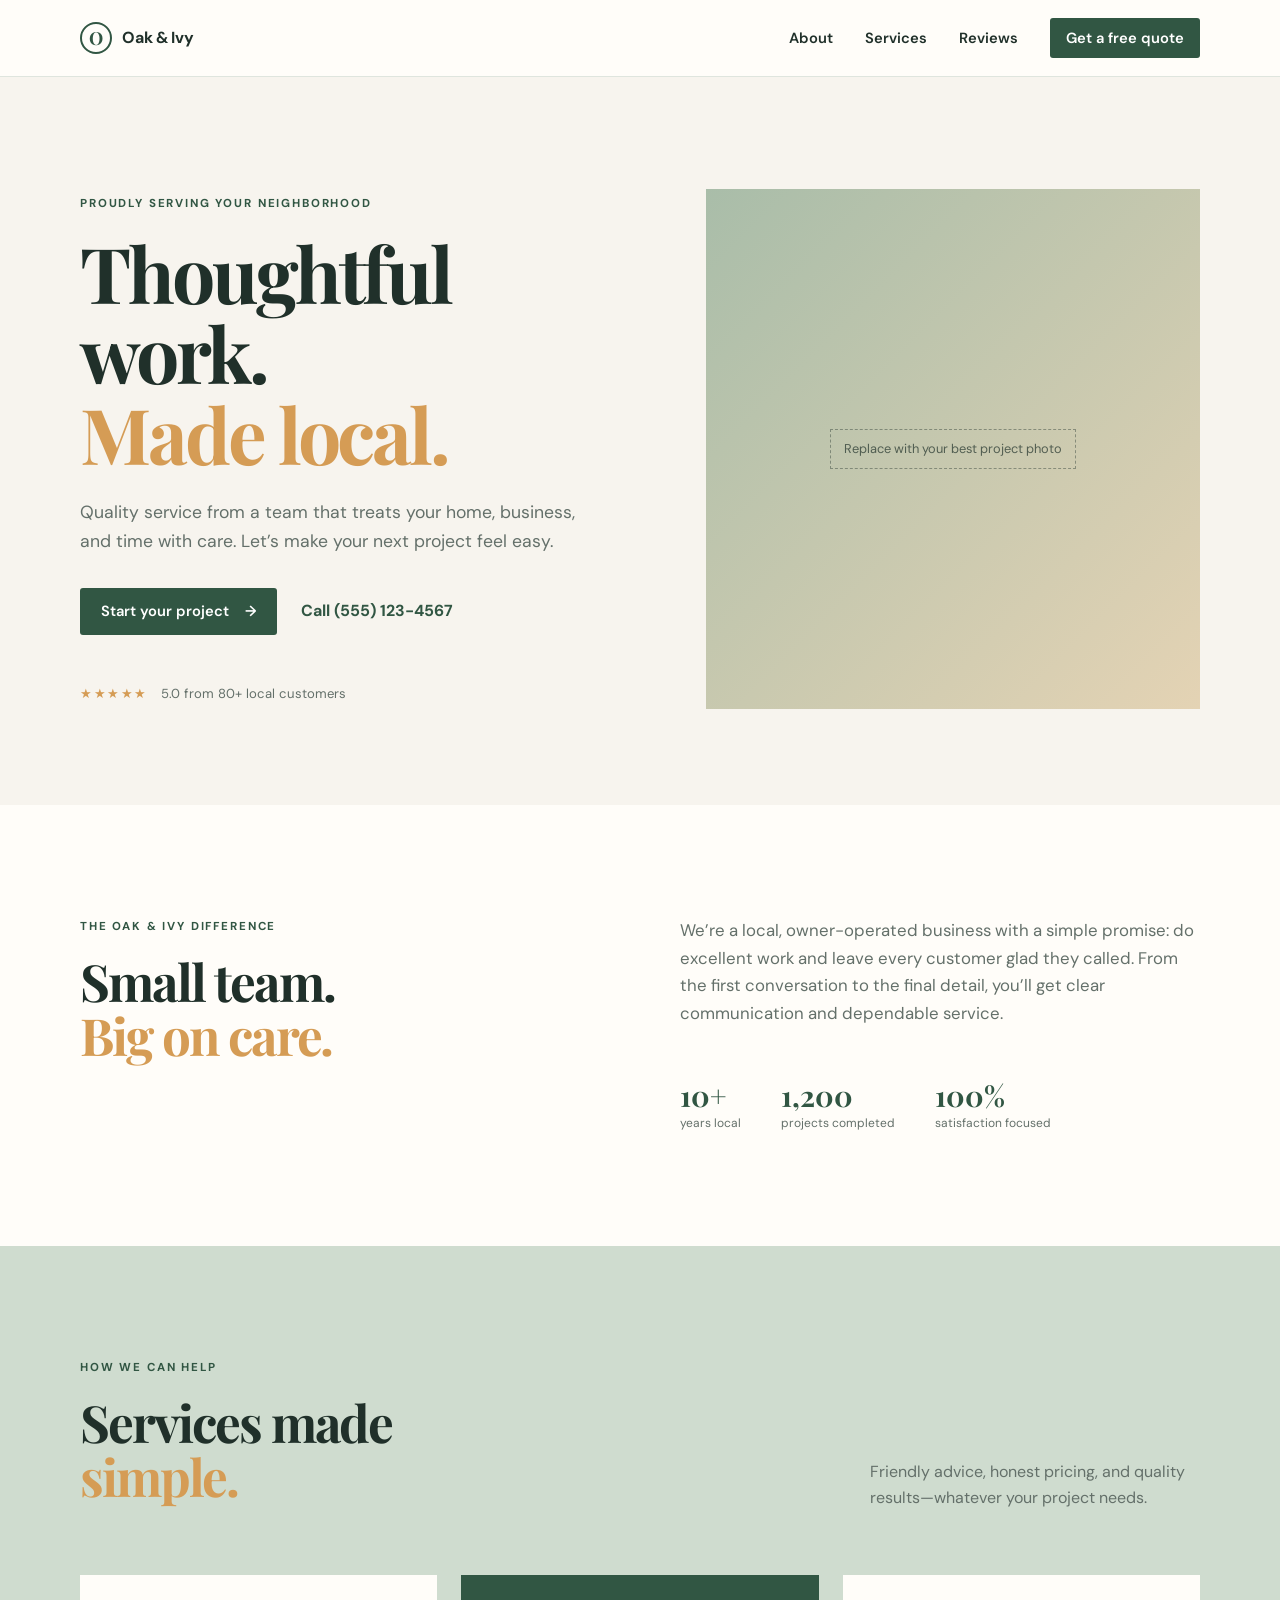
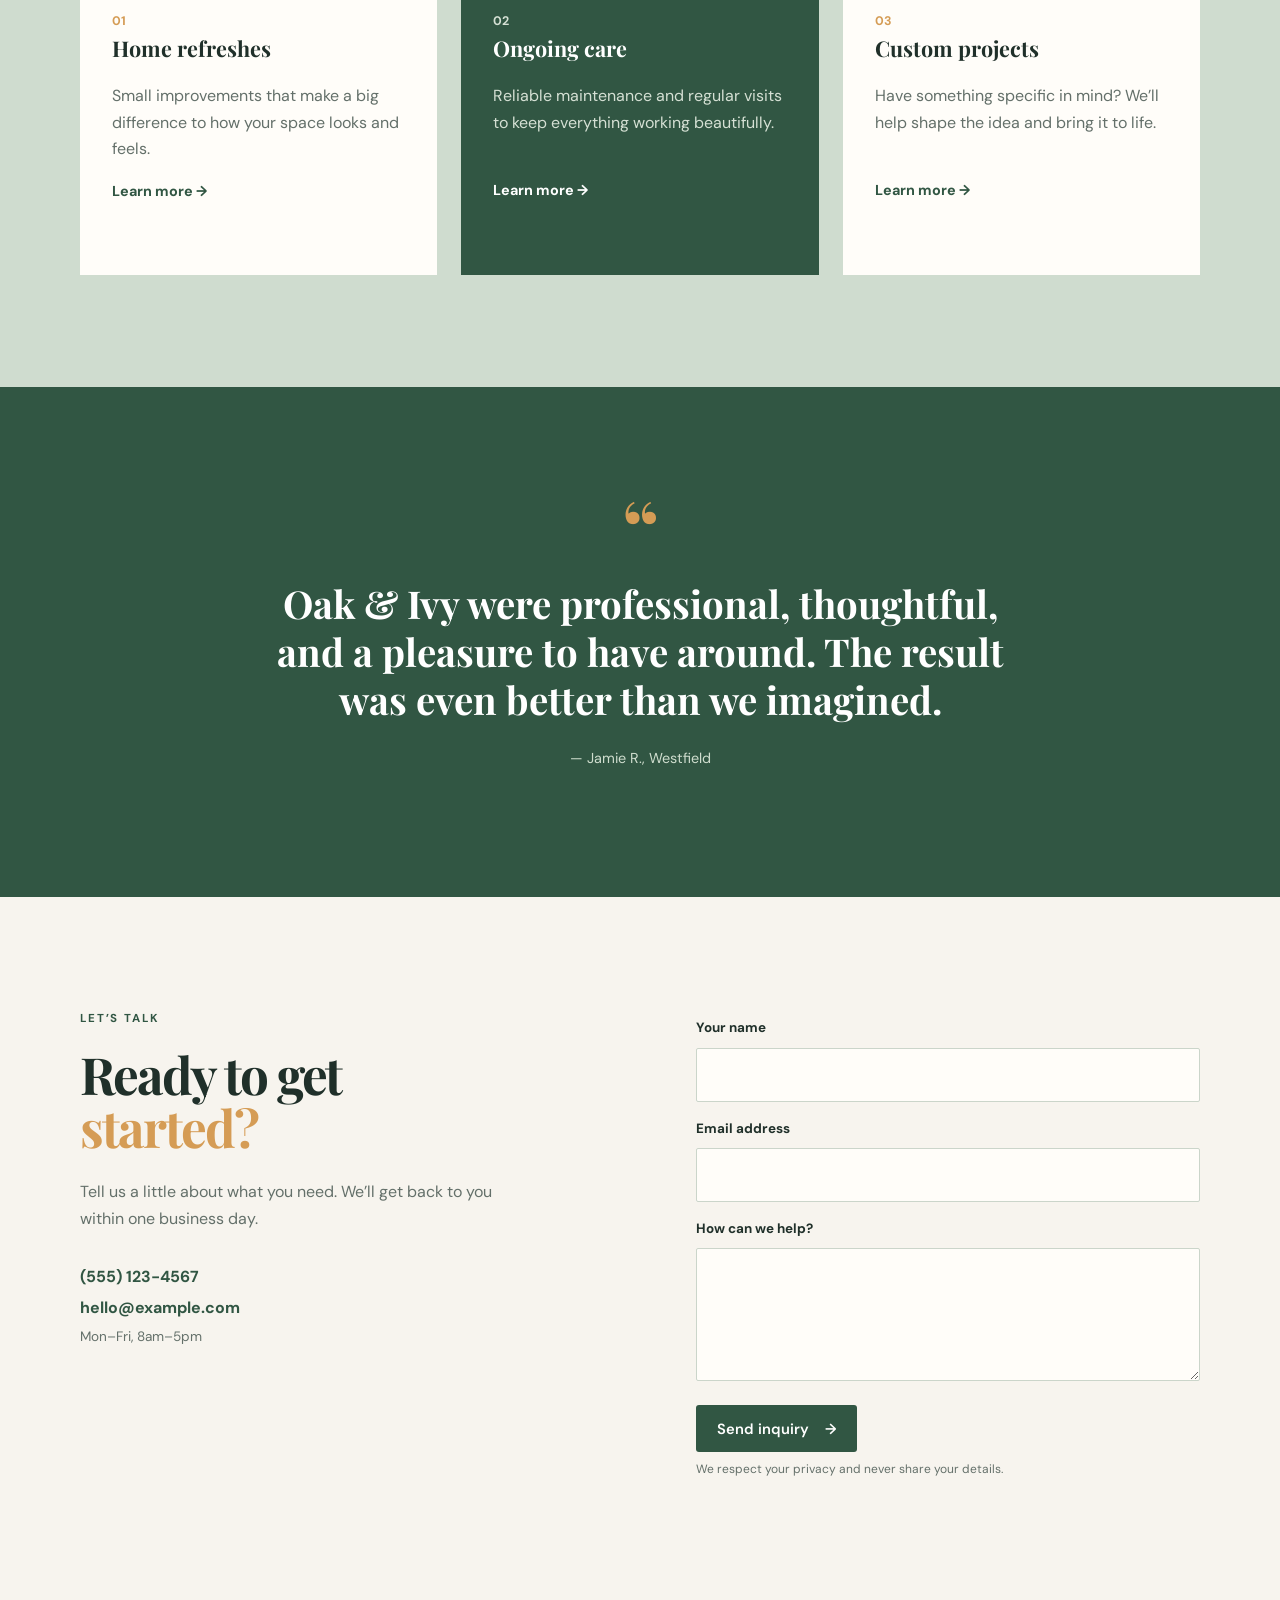
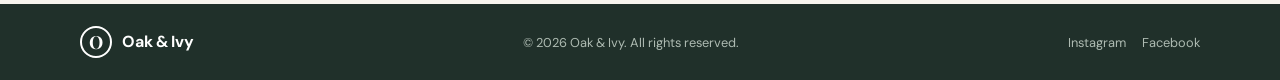
==== index.html @ c26d825e "Add responsive small business website template with documentation and interactivity" ====
<!doctype html>
<html lang="en">
<head>
  <meta charset="UTF-8">
  <meta name="viewport" content="width=device-width, initial-scale=1">
  <meta name="description" content="A friendly, reliable local business helping you get more done.">
  <title>Oak & Ivy | Local services you can count on</title>
  <link rel="preconnect" href="https://fonts.googleapis.com">
  <link rel="preconnect" href="https://fonts.gstatic.com" crossorigin>
  <link href="https://fonts.googleapis.com/css2?family=DM+Sans:wght@400;500;600;700&family=Playfair+Display:wght@600;700&display=swap" rel="stylesheet">
  <link rel="stylesheet" href="styles.css">
  <script src="script.js" defer></script>
</head>
<body>
  <a class="skip-link" href="#main-content">Skip to content</a>
  <header class="site-header">
    <div class="container nav-wrap">
      <a class="logo" href="#top" aria-label="Oak and Ivy home"><span class="logo-mark">O</span> Oak &amp; Ivy</a>
      <button class="menu-toggle" type="button" aria-expanded="false" aria-controls="site-nav"><span></span><span></span><span></span><span class="sr-only">Open menu</span></button>
      <nav id="site-nav" class="site-nav" aria-label="Main navigation">
        <a href="#about">About</a>
        <a href="#services">Services</a>
        <a href="#reviews">Reviews</a>
        <a class="button button-small" href="#contact">Get a free quote</a>
      </nav>
    </div>
  </header>

  <main id="main-content">
    <section id="top" class="hero">
      <div class="container hero-grid">
        <div class="hero-copy">
          <p class="eyebrow">Proudly serving your neighborhood</p>
          <h1>Thoughtful work.<br><em>Made local.</em></h1>
          <p class="hero-text">Quality service from a team that treats your home, business, and time with care. Let’s make your next project feel easy.</p>
          <div class="hero-actions"><a class="button" href="#contact">Start your project <span aria-hidden="true">→</span></a><a class="text-link" href="tel:+15551234567">Call (555) 123-4567</a></div>
          <div class="trust-row"><div class="stars" aria-label="5 out of 5 stars">★★★★★</div><span>5.0 from 80+ local customers</span></div>
        </div>
        <div class="hero-image image-placeholder" role="img" aria-label="A welcoming home with a tidy garden"><span>Replace with your best project photo</span></div>
      </div>
    </section>

    <section id="about" class="section about">
      <div class="container narrow-grid"><div><p class="eyebrow">The Oak &amp; Ivy difference</p><h2>Small team.<br><em>Big on care.</em></h2></div><div><p>We’re a local, owner-operated business with a simple promise: do excellent work and leave every customer glad they called. From the first conversation to the final detail, you’ll get clear communication and dependable service.</p><div class="stat-row"><div><strong>10+</strong><span>years local</span></div><div><strong>1,200</strong><span>projects completed</span></div><div><strong>100%</strong><span>satisfaction focused</span></div></div></div></div>
    </section>

    <section id="services" class="section services">
      <div class="container"><div class="section-heading"><div><p class="eyebrow">How we can help</p><h2>Services made<br><em>simple.</em></h2></div><p>Friendly advice, honest pricing, and quality results—whatever your project needs.</p></div><div class="service-grid">
        <article class="service-card"><span class="service-number">01</span><h3>Home refreshes</h3><p>Small improvements that make a big difference to how your space looks and feels.</p><a href="#contact" class="arrow-link" aria-label="Ask about home refreshes">Learn more →</a></article>
        <article class="service-card featured"><span class="service-number">02</span><h3>Ongoing care</h3><p>Reliable maintenance and regular visits to keep everything working beautifully.</p><a href="#contact" class="arrow-link" aria-label="Ask about ongoing care">Learn more →</a></article>
        <article class="service-card"><span class="service-number">03</span><h3>Custom projects</h3><p>Have something specific in mind? We’ll help shape the idea and bring it to life.</p><a href="#contact" class="arrow-link" aria-label="Ask about custom projects">Learn more →</a></article>
      </div></div>
    </section>

    <section id="reviews" class="section testimonial"><div class="container testimonial-inner"><div class="quote-mark">“</div><blockquote>Oak &amp; Ivy were professional, thoughtful, and a pleasure to have around. The result was even better than we imagined.</blockquote><p class="attribution">— Jamie R., Westfield</p></div></section>

    <section id="contact" class="section contact"><div class="container contact-grid"><div><p class="eyebrow">Let’s talk</p><h2>Ready to get<br><em>started?</em></h2><p>Tell us a little about what you need. We’ll get back to you within one business day.</p><div class="contact-details"><a href="tel:+15551234567">(555) 123-4567</a><a href="mailto:hello@example.com">hello@example.com</a><span>Mon–Fri, 8am–5pm</span></div></div><form class="contact-form" action="https://formspree.io/f/your-form-id" method="POST"><label for="name">Your name</label><input id="name" name="name" type="text" autocomplete="name" required><label for="email">Email address</label><input id="email" name="email" type="email" autocomplete="email" required><label for="message">How can we help?</label><textarea id="message" name="message" rows="4" required></textarea><button class="button" type="submit">Send inquiry <span aria-hidden="true">→</span></button><p class="form-note">We respect your privacy and never share your details.</p></form></div></section>
  </main>
  <footer class="site-footer"><div class="container footer-wrap"><a class="logo" href="#top"><span class="logo-mark">O</span> Oak &amp; Ivy</a><p>© <span id="year"></span> Oak &amp; Ivy. All rights reserved.</p><div class="social-links"><a href="#" aria-label="Instagram">Instagram</a><a href="#" aria-label="Facebook">Facebook</a></div></div></footer>
</body>
</html>
---- styles.css ----
:root {
  --ink: #20302a;
  --muted: #64706a;
  --cream: #f7f4ee;
  --paper: #fffdf9;
  --sage: #cfdccf;
  --green: #315643;
  --gold: #d59c55;
  --border: #dfe5de;
  --heading: "Playfair Display", Georgia, serif;
  --body: "DM Sans", Arial, sans-serif;
}
* { box-sizing: border-box; }
html { scroll-behavior: smooth; }
body { margin: 0; color: var(--ink); background: var(--paper); font: 16px/1.65 var(--body); }
a { color: inherit; text-decoration: none; }
.container { width: min(1120px, calc(100% - 48px)); margin: auto; }
.skip-link { position: absolute; left: 1rem; top: -5rem; padding: .6rem 1rem; background: var(--green); color: white; z-index: 10; }
.skip-link:focus { top: 1rem; }
.site-header { position: sticky; top: 0; z-index: 5; background: rgba(255,253,249,.94); border-bottom: 1px solid var(--border); backdrop-filter: blur(12px); }
.nav-wrap, .footer-wrap { display: flex; align-items: center; justify-content: space-between; min-height: 76px; gap: 2rem; }
.logo { display: flex; align-items: center; gap: .65rem; font-weight: 700; letter-spacing: -.02em; }
.logo-mark { display: grid; place-items: center; width: 32px; height: 32px; border: 2px solid var(--green); border-radius: 50%; color: var(--green); font: 700 18px var(--heading); }
.site-nav { display: flex; align-items: center; gap: 2rem; font-size: .92rem; font-weight: 600; }
.site-nav a:not(.button):hover, .text-link:hover, .arrow-link:hover { color: var(--gold); }
.button { display: inline-flex; align-items: center; justify-content: center; gap: 1rem; padding: .85rem 1.3rem; border: 0; border-radius: 3px; background: var(--green); color: white; cursor: pointer; font: 600 .92rem var(--body); transition: transform .2s, background .2s; }
.button:hover { background: #213f30; transform: translateY(-2px); }
.button-small { padding: .65rem 1rem; }
.menu-toggle { display: none; background: none; border: 0; cursor: pointer; }
.hero { padding: 7rem 0 6rem; background: var(--cream); }
.hero-grid { display: grid; grid-template-columns: 1.05fr .95fr; gap: 5rem; align-items: center; }
.eyebrow { margin: 0 0 1.2rem; color: var(--green); font-size: .72rem; font-weight: 700; letter-spacing: .16em; text-transform: uppercase; }
h1, h2, h3, p { margin-top: 0; } h1, h2 { margin-bottom: 1.5rem; font: 700 clamp(2.8rem, 6vw, 5rem)/1.05 var(--heading); letter-spacing: -.04em; } h2 { font-size: clamp(2.3rem, 4vw, 3.7rem); } h3 { font: 700 1.35rem var(--heading); } em { color: var(--gold); font-style: normal; }
.hero-text { max-width: 500px; margin-bottom: 2rem; color: var(--muted); font-size: 1.1rem; }
.hero-actions { display: flex; align-items: center; flex-wrap: wrap; gap: 1.5rem; } .text-link { color: var(--green); font-weight: 700; }
.trust-row { display: flex; align-items: center; gap: .8rem; margin-top: 3rem; color: var(--muted); font-size: .82rem; } .stars { color: var(--gold); letter-spacing: .12em; }
.image-placeholder { min-height: 520px; display: grid; place-items: center; padding: 2rem; background: linear-gradient(135deg, #a9bda9, #e4d3b4); color: rgba(32,48,42,.7); text-align: center; font-size: .8rem; }
.image-placeholder span { padding: .5rem .8rem; border: 1px dashed rgba(32,48,42,.4); }
.section { padding: 7rem 0; } .about { background: var(--paper); } .narrow-grid { display: grid; grid-template-columns: 1fr 1fr; gap: 5rem; align-items: start; } .about p:not(.eyebrow) { color: var(--muted); font-size: 1.05rem; }
.stat-row { display: flex; gap: 2.5rem; margin-top: 3rem; } .stat-row div { display: grid; } .stat-row strong { color: var(--green); font: 700 1.8rem var(--heading); } .stat-row span { color: var(--muted); font-size: .75rem; }
.services { background: var(--sage); } .section-heading { display: flex; justify-content: space-between; align-items: end; gap: 3rem; margin-bottom: 3rem; } .section-heading > p { max-width: 330px; color: var(--muted); }
.service-grid { display: grid; grid-template-columns: repeat(3, 1fr); gap: 1.5rem; } .service-card { min-height: 300px; padding: 2rem; background: var(--paper); } .service-card.featured { background: var(--green); color: white; } .service-card.featured p, .service-card.featured .service-number { color: #d5e0d4; } .service-card p { min-height: 78px; color: var(--muted); } .service-number { color: var(--gold); font-size: .78rem; font-weight: 700; } .arrow-link { color: var(--green); font-weight: 700; font-size: .9rem; } .featured .arrow-link { color: white; }
.testimonial { background: var(--green); color: white; text-align: center; } .testimonial-inner { max-width: 790px; } .quote-mark { color: var(--gold); font: 700 5rem/0.7 var(--heading); } blockquote { margin: 1.5rem 0; font: 700 clamp(1.6rem, 3vw, 2.45rem)/1.25 var(--heading); } .attribution { color: #cfddce; font-size: .9rem; }
.contact { background: var(--cream); } .contact-grid { display: grid; grid-template-columns: 1fr 1fr; gap: 7rem; } .contact-grid > div > p:not(.eyebrow) { max-width: 420px; color: var(--muted); } .contact-details { display: grid; gap: .3rem; margin-top: 2rem; color: var(--green); font-weight: 700; } .contact-details span { color: var(--muted); font-size: .85rem; font-weight: 400; }
.contact-form { display: grid; gap: .5rem; } label { margin-top: .5rem; font-size: .84rem; font-weight: 700; } input, textarea { width: 100%; padding: .8rem; border: 1px solid #cbd5ca; border-radius: 2px; background: var(--paper); color: var(--ink); font: inherit; } input:focus, textarea:focus { outline: 2px solid var(--gold); border-color: transparent; } .contact-form .button { margin-top: 1rem; justify-self: start; } .form-note { color: var(--muted); font-size: .75rem; }
.site-footer { background: var(--ink); color: white; } .site-footer .logo-mark { border-color: white; color: white; } .site-footer p, .social-links { margin: 0; color: #aebbb2; font-size: .8rem; } .social-links { display: flex; gap: 1rem; } .social-links a:hover { color: white; }
.sr-only { position: absolute; width: 1px; height: 1px; padding: 0; margin: -1px; overflow: hidden; clip: rect(0,0,0,0); white-space: nowrap; border: 0; }
@media (max-width: 760px) { .container { width: min(100% - 32px, 560px); } .hero { padding: 4rem 0; } .hero-grid, .narrow-grid, .contact-grid { grid-template-columns: 1fr; gap: 3rem; } .image-placeholder { min-height: 340px; } .section { padding: 4.5rem 0; } .section-heading { display: block; } .service-grid { grid-template-columns: 1fr; } .stat-row { gap: 1.2rem; justify-content: space-between; } .menu-toggle { display: grid; gap: 4px; padding: .5rem 0; } .menu-toggle span:not(.sr-only) { width: 24px; height: 2px; background: var(--ink); } .site-nav { display: none; position: absolute; top: 76px; left: 0; right: 0; padding: 1.5rem; background: var(--paper); border-bottom: 1px solid var(--border); flex-direction: column; align-items: stretch; text-align: center; } .site-nav.is-open { display: flex; } .footer-wrap { min-height: 110px; flex-wrap: wrap; gap: .8rem; padding: 1.2rem 0; } }
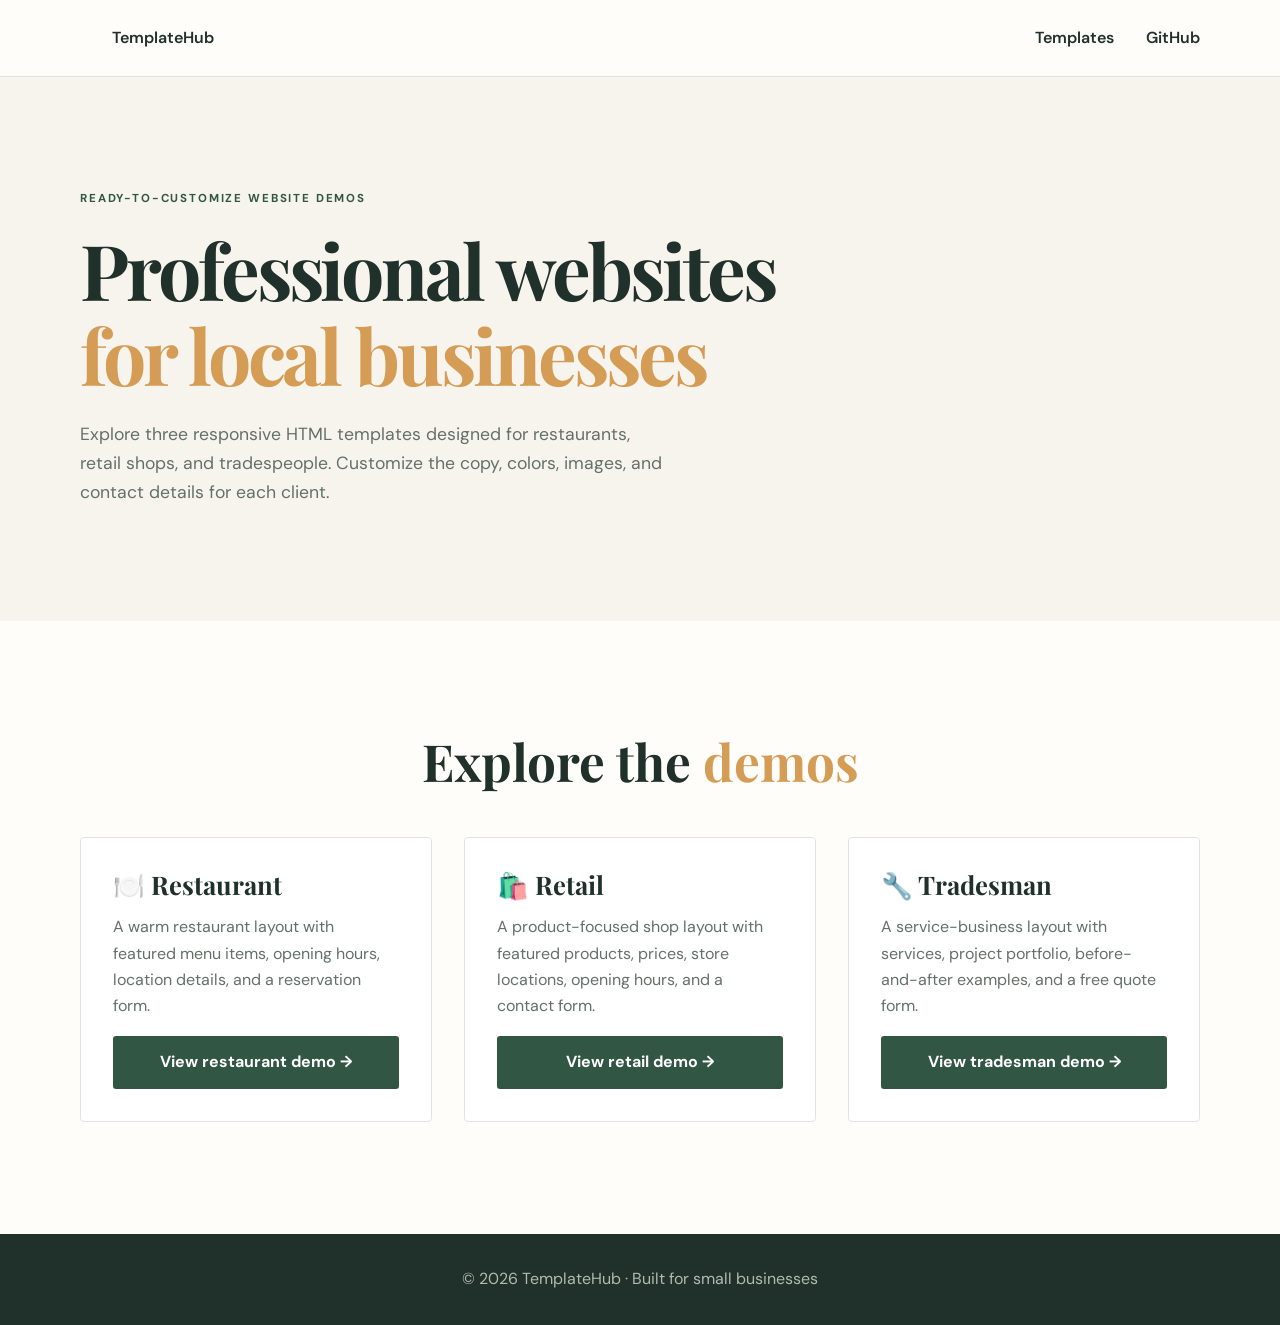
==== commit 3e37c3b1: "Make GitHub Pages root page link to all three template demos" ====
--- a/index.html
+++ b/index.html
@@ -3,59 +3,26 @@
 <head>
   <meta charset="UTF-8">
   <meta name="viewport" content="width=device-width, initial-scale=1">
-  <meta name="description" content="A friendly, reliable local business helping you get more done.">
-  <title>Oak & Ivy | Local services you can count on</title>
+  <meta name="description" content="Responsive small business website templates for restaurants, retail shops, and tradespeople.">
+  <title>Small Business Website Templates</title>
   <link rel="preconnect" href="https://fonts.googleapis.com">
   <link rel="preconnect" href="https://fonts.gstatic.com" crossorigin>
   <link href="https://fonts.googleapis.com/css2?family=DM+Sans:wght@400;500;600;700&family=Playfair+Display:wght@600;700&display=swap" rel="stylesheet">
-  <link rel="stylesheet" href="styles.css">
-  <script src="script.js" defer></script>
+  <style>
+    :root{--ink:#20302a;--muted:#64706a;--cream:#f7f4ee;--paper:#fffdf9;--green:#315643;--gold:#d59c55;--border:#dfe5de;--heading:"Playfair Display",Georgia,serif;--body:"DM Sans",Arial,sans-serif}
+    *{box-sizing:border-box}html{scroll-behavior:smooth}body{margin:0;color:var(--ink);background:var(--paper);font:16px/1.65 var(--body)}a{color:inherit;text-decoration:none}.container{width:min(1120px,calc(100% - 48px));margin:auto}.header{border-bottom:1px solid var(--border);background:rgba(255,253,249,.95)}.nav{display:flex;align-items:center;justify-content:space-between;min-height:76px}.logo{font-weight:700}.nav a{margin-left:2rem;font-weight:600}.hero{padding:7rem 0 6rem;background:var(--cream)}.eyebrow{margin:0 0 1.2rem;color:var(--green);font-size:.72rem;font-weight:700;letter-spacing:.16em;text-transform:uppercase}h1,h2,h3{font-family:var(--heading);line-height:1.1}h1{margin:0 0 1.5rem;font-size:clamp(2.8rem,6vw,5rem);letter-spacing:-.04em}h2{margin:0 0 3rem;text-align:center;font-size:clamp(2.3rem,4vw,3.7rem)}em{color:var(--gold);font-style:normal}.hero p:not(.eyebrow){max-width:590px;color:var(--muted);font-size:1.1rem}.templates{padding:7rem 0}.grid{display:grid;grid-template-columns:repeat(3,1fr);gap:2rem}.card{padding:2rem;background:#fff;border:1px solid var(--border);border-radius:4px;transition:transform .2s,box-shadow .2s}.card:hover{transform:translateY(-4px);box-shadow:0 12px 24px #00000012}.card h3{margin:0 0 1rem;font-size:1.6rem}.card p{min-height:105px;color:var(--muted)}.button{display:inline-flex;justify-content:center;width:100%;padding:.85rem 1.3rem;border-radius:3px;background:var(--green);color:#fff;font-weight:700}.button:hover{background:#213f30}.footer{padding:2rem 0;background:var(--ink);color:#aebbb2;text-align:center}.footer p{margin:0}@media(max-width:760px){.container{width:min(100% - 32px,560px)}.nav a{margin-left:1rem;font-size:.9rem}.hero,.templates{padding:4.5rem 0}.grid{grid-template-columns:1fr}}
+  </style>
 </head>
 <body>
-  <a class="skip-link" href="#main-content">Skip to content</a>
-  <header class="site-header">
-    <div class="container nav-wrap">
-      <a class="logo" href="#top" aria-label="Oak and Ivy home"><span class="logo-mark">O</span> Oak &amp; Ivy</a>
-      <button class="menu-toggle" type="button" aria-expanded="false" aria-controls="site-nav"><span></span><span></span><span></span><span class="sr-only">Open menu</span></button>
-      <nav id="site-nav" class="site-nav" aria-label="Main navigation">
-        <a href="#about">About</a>
-        <a href="#services">Services</a>
-        <a href="#reviews">Reviews</a>
-        <a class="button button-small" href="#contact">Get a free quote</a>
-      </nav>
-    </div>
-  </header>
-
-  <main id="main-content">
-    <section id="top" class="hero">
-      <div class="container hero-grid">
-        <div class="hero-copy">
-          <p class="eyebrow">Proudly serving your neighborhood</p>
-          <h1>Thoughtful work.<br><em>Made local.</em></h1>
-          <p class="hero-text">Quality service from a team that treats your home, business, and time with care. Let’s make your next project feel easy.</p>
-          <div class="hero-actions"><a class="button" href="#contact">Start your project <span aria-hidden="true">→</span></a><a class="text-link" href="tel:+15551234567">Call (555) 123-4567</a></div>
-          <div class="trust-row"><div class="stars" aria-label="5 out of 5 stars">★★★★★</div><span>5.0 from 80+ local customers</span></div>
-        </div>
-        <div class="hero-image image-placeholder" role="img" aria-label="A welcoming home with a tidy garden"><span>Replace with your best project photo</span></div>
-      </div>
-    </section>
-
-    <section id="about" class="section about">
-      <div class="container narrow-grid"><div><p class="eyebrow">The Oak &amp; Ivy difference</p><h2>Small team.<br><em>Big on care.</em></h2></div><div><p>We’re a local, owner-operated business with a simple promise: do excellent work and leave every customer glad they called. From the first conversation to the final detail, you’ll get clear communication and dependable service.</p><div class="stat-row"><div><strong>10+</strong><span>years local</span></div><div><strong>1,200</strong><span>projects completed</span></div><div><strong>100%</strong><span>satisfaction focused</span></div></div></div></div>
-    </section>
-
-    <section id="services" class="section services">
-      <div class="container"><div class="section-heading"><div><p class="eyebrow">How we can help</p><h2>Services made<br><em>simple.</em></h2></div><p>Friendly advice, honest pricing, and quality results—whatever your project needs.</p></div><div class="service-grid">
-        <article class="service-card"><span class="service-number">01</span><h3>Home refreshes</h3><p>Small improvements that make a big difference to how your space looks and feels.</p><a href="#contact" class="arrow-link" aria-label="Ask about home refreshes">Learn more →</a></article>
-        <article class="service-card featured"><span class="service-number">02</span><h3>Ongoing care</h3><p>Reliable maintenance and regular visits to keep everything working beautifully.</p><a href="#contact" class="arrow-link" aria-label="Ask about ongoing care">Learn more →</a></article>
-        <article class="service-card"><span class="service-number">03</span><h3>Custom projects</h3><p>Have something specific in mind? We’ll help shape the idea and bring it to life.</p><a href="#contact" class="arrow-link" aria-label="Ask about custom projects">Learn more →</a></article>
-      </div></div>
-    </section>
-
-    <section id="reviews" class="section testimonial"><div class="container testimonial-inner"><div class="quote-mark">“</div><blockquote>Oak &amp; Ivy were professional, thoughtful, and a pleasure to have around. The result was even better than we imagined.</blockquote><p class="attribution">— Jamie R., Westfield</p></div></section>
-
-    <section id="contact" class="section contact"><div class="container contact-grid"><div><p class="eyebrow">Let’s talk</p><h2>Ready to get<br><em>started?</em></h2><p>Tell us a little about what you need. We’ll get back to you within one business day.</p><div class="contact-details"><a href="tel:+15551234567">(555) 123-4567</a><a href="mailto:hello@example.com">hello@example.com</a><span>Mon–Fri, 8am–5pm</span></div></div><form class="contact-form" action="https://formspree.io/f/your-form-id" method="POST"><label for="name">Your name</label><input id="name" name="name" type="text" autocomplete="name" required><label for="email">Email address</label><input id="email" name="email" type="email" autocomplete="email" required><label for="message">How can we help?</label><textarea id="message" name="message" rows="4" required></textarea><button class="button" type="submit">Send inquiry <span aria-hidden="true">→</span></button><p class="form-note">We respect your privacy and never share your details.</p></form></div></section>
+  <header class="header"><div class="container nav"><a class="logo" href="./">TemplateHub</a><nav aria-label="Main navigation"><a href="#templates">Templates</a><a href="https://github.com/samsonx3099/small-business-webpage-template" target="_blank" rel="noopener">GitHub</a></nav></div></header>
+  <main>
+    <section class="hero"><div class="container"><p class="eyebrow">Ready-to-customize website demos</p><h1>Professional websites<br><em>for local businesses</em></h1><p>Explore three responsive HTML templates designed for restaurants, retail shops, and tradespeople. Customize the copy, colors, images, and contact details for each client.</p></div></section>
+    <section id="templates" class="templates"><div class="container"><h2>Explore the <em>demos</em></h2><div class="grid">
+      <article class="card"><h3>🍽️ Restaurant</h3><p>A warm restaurant layout with featured menu items, opening hours, location details, and a reservation form.</p><a class="button" href="./restaurant/">View restaurant demo →</a></article>
+      <article class="card"><h3>🛍️ Retail</h3><p>A product-focused shop layout with featured products, prices, store locations, opening hours, and a contact form.</p><a class="button" href="./retail/">View retail demo →</a></article>
+      <article class="card"><h3>🔧 Tradesman</h3><p>A service-business layout with services, project portfolio, before-and-after examples, and a free quote form.</p><a class="button" href="./tradesman/">View tradesman demo →</a></article>
+    </div></div></section>
   </main>
-  <footer class="site-footer"><div class="container footer-wrap"><a class="logo" href="#top"><span class="logo-mark">O</span> Oak &amp; Ivy</a><p>© <span id="year"></span> Oak &amp; Ivy. All rights reserved.</p><div class="social-links"><a href="#" aria-label="Instagram">Instagram</a><a href="#" aria-label="Facebook">Facebook</a></div></div></footer>
+  <footer class="footer"><div class="container"><p>© 2026 TemplateHub · Built for small businesses</p></div></footer>
 </body>
 </html>
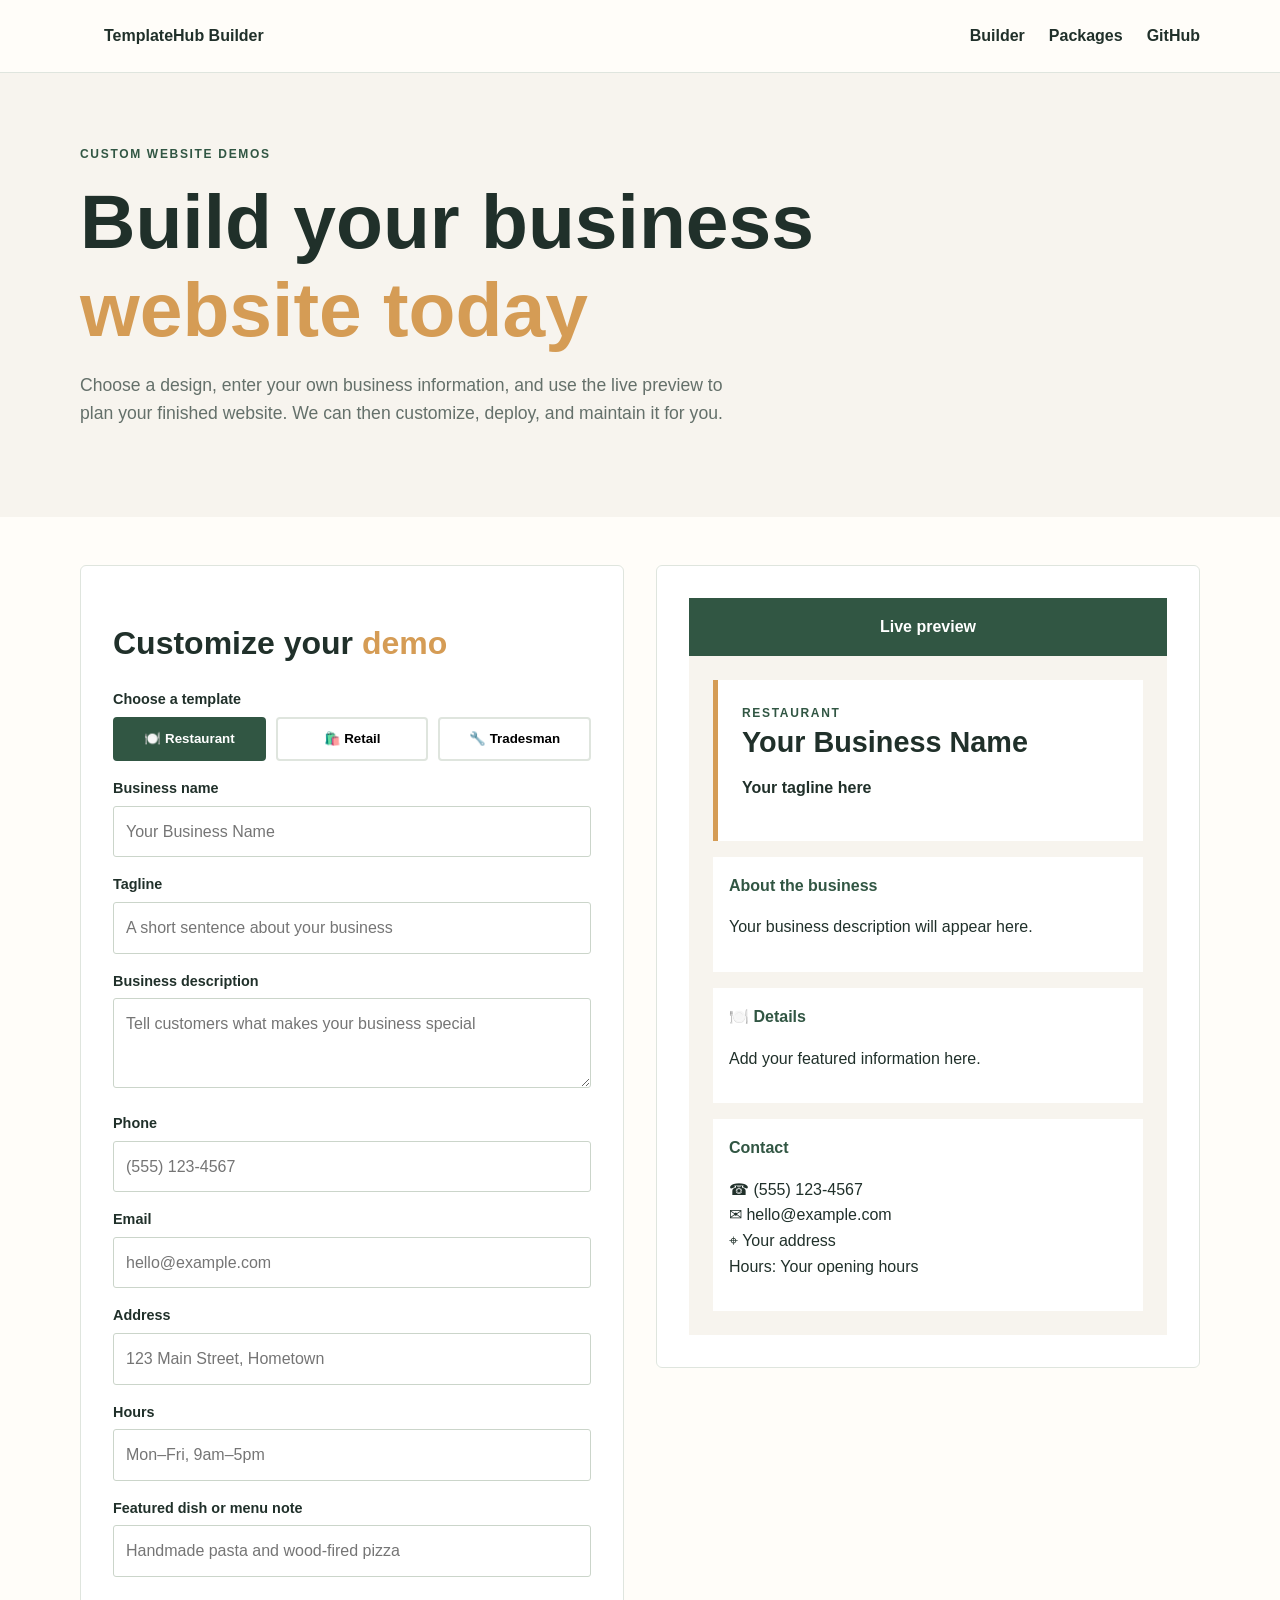
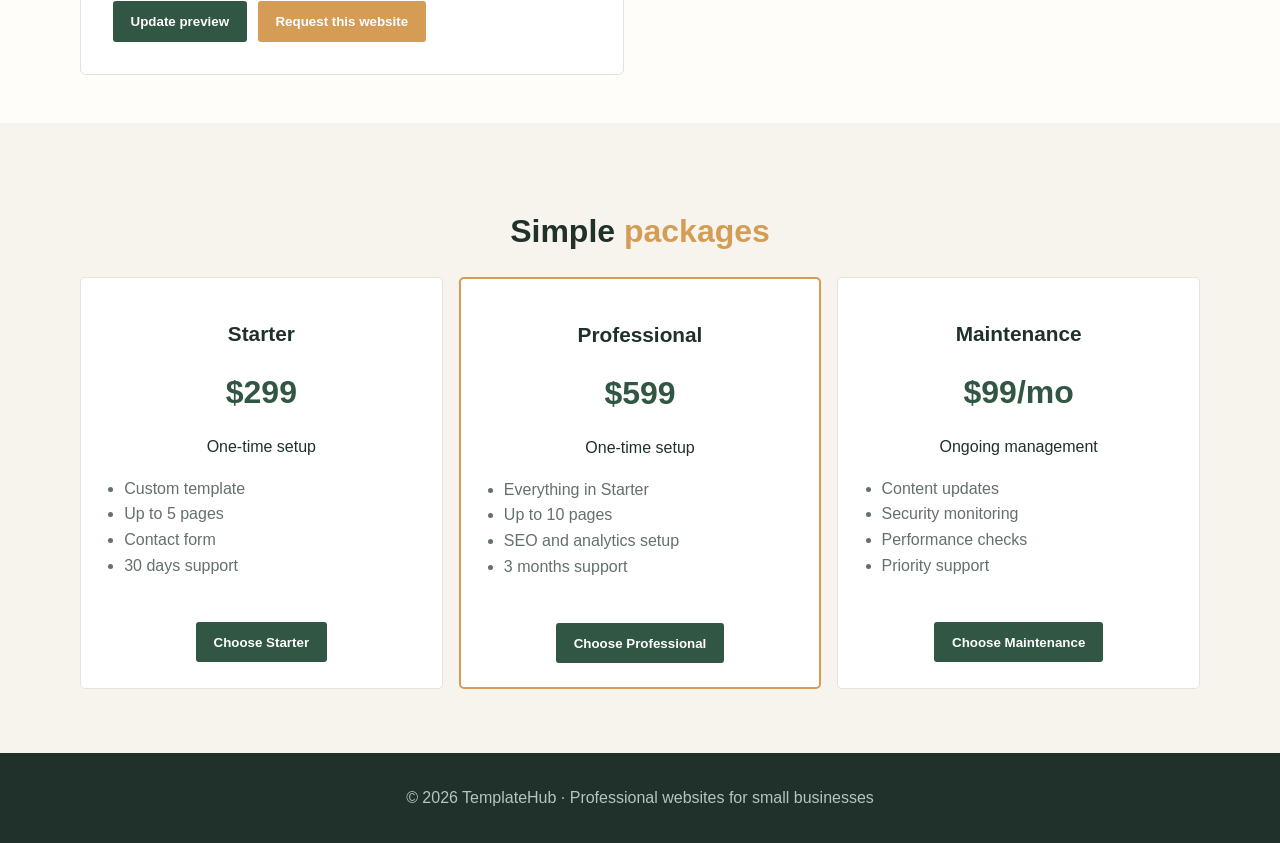
==== commit aef287e9: "Transform main page into client website customization builder with live preview and pricing packages" ====
--- a/index.html
+++ b/index.html
@@ -1,28 +1,25 @@
 <!doctype html>
 <html lang="en">
 <head>
-  <meta charset="UTF-8">
-  <meta name="viewport" content="width=device-width, initial-scale=1">
-  <meta name="description" content="Responsive small business website templates for restaurants, retail shops, and tradespeople.">
-  <title>Small Business Website Templates</title>
-  <link rel="preconnect" href="https://fonts.googleapis.com">
-  <link rel="preconnect" href="https://fonts.gstatic.com" crossorigin>
-  <link href="https://fonts.googleapis.com/css2?family=DM+Sans:wght@400;500;600;700&family=Playfair+Display:wght@600;700&display=swap" rel="stylesheet">
-  <style>
-    :root{--ink:#20302a;--muted:#64706a;--cream:#f7f4ee;--paper:#fffdf9;--green:#315643;--gold:#d59c55;--border:#dfe5de;--heading:"Playfair Display",Georgia,serif;--body:"DM Sans",Arial,sans-serif}
-    *{box-sizing:border-box}html{scroll-behavior:smooth}body{margin:0;color:var(--ink);background:var(--paper);font:16px/1.65 var(--body)}a{color:inherit;text-decoration:none}.container{width:min(1120px,calc(100% - 48px));margin:auto}.header{border-bottom:1px solid var(--border);background:rgba(255,253,249,.95)}.nav{display:flex;align-items:center;justify-content:space-between;min-height:76px}.logo{font-weight:700}.nav a{margin-left:2rem;font-weight:600}.hero{padding:7rem 0 6rem;background:var(--cream)}.eyebrow{margin:0 0 1.2rem;color:var(--green);font-size:.72rem;font-weight:700;letter-spacing:.16em;text-transform:uppercase}h1,h2,h3{font-family:var(--heading);line-height:1.1}h1{margin:0 0 1.5rem;font-size:clamp(2.8rem,6vw,5rem);letter-spacing:-.04em}h2{margin:0 0 3rem;text-align:center;font-size:clamp(2.3rem,4vw,3.7rem)}em{color:var(--gold);font-style:normal}.hero p:not(.eyebrow){max-width:590px;color:var(--muted);font-size:1.1rem}.templates{padding:7rem 0}.grid{display:grid;grid-template-columns:repeat(3,1fr);gap:2rem}.card{padding:2rem;background:#fff;border:1px solid var(--border);border-radius:4px;transition:transform .2s,box-shadow .2s}.card:hover{transform:translateY(-4px);box-shadow:0 12px 24px #00000012}.card h3{margin:0 0 1rem;font-size:1.6rem}.card p{min-height:105px;color:var(--muted)}.button{display:inline-flex;justify-content:center;width:100%;padding:.85rem 1.3rem;border-radius:3px;background:var(--green);color:#fff;font-weight:700}.button:hover{background:#213f30}.footer{padding:2rem 0;background:var(--ink);color:#aebbb2;text-align:center}.footer p{margin:0}@media(max-width:760px){.container{width:min(100% - 32px,560px)}.nav a{margin-left:1rem;font-size:.9rem}.hero,.templates{padding:4.5rem 0}.grid{grid-template-columns:1fr}}
-  </style>
+<meta charset="utf-8">
+<meta name="viewport" content="width=device-width,initial-scale=1">
+<meta name="description" content="Choose and customize a small business website template.">
+<title>TemplateHub Website Builder</title>
+<style>
+:root{--ink:#20302a;--muted:#64706a;--cream:#f7f4ee;--paper:#fffdf9;--green:#315643;--gold:#d59c55;--border:#dfe5de}*{box-sizing:border-box}body{margin:0;color:var(--ink);background:var(--paper);font:16px/1.6 Arial,sans-serif}a{color:inherit;text-decoration:none}.wrap{width:min(1120px,calc(100% - 32px));margin:auto}header{border-bottom:1px solid var(--border);background:#fffdf9;position:sticky;top:0;z-index:2}.nav{min-height:72px;display:flex;align-items:center;justify-content:space-between}.logo{font-weight:700}.nav a{margin-left:1.5rem;font-weight:600}.hero{background:var(--cream);padding:4.5rem 0}.eyebrow{color:var(--green);font-size:.75rem;font-weight:700;letter-spacing:.14em;text-transform:uppercase}h1,h2,h3{line-height:1.15}h1{font-size:clamp(2.5rem,6vw,4.8rem);margin:.8rem 0}h2{font-size:2rem}em{color:var(--gold);font-style:normal}.hero p:last-child{max-width:650px;color:var(--muted);font-size:1.1rem}.builder{padding:3rem 0}.grid{display:grid;grid-template-columns:1fr 1fr;gap:2rem;align-items:start}.panel{border:1px solid var(--border);border-radius:6px;background:#fff;padding:2rem}.choices{display:grid;grid-template-columns:repeat(3,1fr);gap:.6rem}.choice{padding:.8rem .4rem;border:2px solid var(--border);background:#fff;border-radius:4px;cursor:pointer;font-weight:700}.choice.active{background:var(--green);border-color:var(--green);color:#fff}label{display:block;font-weight:700;font-size:.9rem;margin:1rem 0 .35rem}input,textarea,select{width:100%;padding:.75rem;border:1px solid #cbd5ca;border-radius:3px;font:inherit}textarea{min-height:90px;resize:vertical}.buttons{display:flex;gap:.7rem;flex-wrap:wrap;margin-top:1.5rem}.button{border:0;border-radius:3px;padding:.8rem 1.1rem;background:var(--green);color:#fff;font-weight:700;cursor:pointer}.button.alt{background:var(--gold)}.preview{position:sticky;top:90px}.preview-head{background:var(--green);color:#fff;text-align:center;padding:1rem;font-weight:700}.preview-body{padding:1.5rem;background:var(--cream);min-height:430px}.preview-hero{padding:1.5rem;background:#fff;border-left:5px solid var(--gold);margin-bottom:1rem}.preview-hero h3{font-size:1.8rem;margin:.2rem 0}.preview-section{background:#fff;padding:1rem;margin-top:1rem}.preview-section h4{margin:0 0 .35rem;color:var(--green)}.pricing{background:var(--cream);padding:4rem 0}.price-grid{display:grid;grid-template-columns:repeat(3,1fr);gap:1rem}.price{background:#fff;border:1px solid var(--border);padding:1.5rem;text-align:center;border-radius:5px}.price.featured{border:2px solid var(--gold)}.price h3{font-size:1.3rem}.amount{font-size:2rem;color:var(--green);font-weight:700}.price ul{text-align:left;min-height:130px;padding-left:1.2rem;color:var(--muted)}footer{background:var(--ink);color:#b7c4bc;text-align:center;padding:2rem}@media(max-width:800px){.grid,.price-grid{grid-template-columns:1fr}.preview{position:static}.choices{grid-template-columns:1fr}.nav a{margin-left:.6rem;font-size:.85rem}}
+</style>
 </head>
 <body>
-  <header class="header"><div class="container nav"><a class="logo" href="./">TemplateHub</a><nav aria-label="Main navigation"><a href="#templates">Templates</a><a href="https://github.com/samsonx3099/small-business-webpage-template" target="_blank" rel="noopener">GitHub</a></nav></div></header>
-  <main>
-    <section class="hero"><div class="container"><p class="eyebrow">Ready-to-customize website demos</p><h1>Professional websites<br><em>for local businesses</em></h1><p>Explore three responsive HTML templates designed for restaurants, retail shops, and tradespeople. Customize the copy, colors, images, and contact details for each client.</p></div></section>
-    <section id="templates" class="templates"><div class="container"><h2>Explore the <em>demos</em></h2><div class="grid">
-      <article class="card"><h3>🍽️ Restaurant</h3><p>A warm restaurant layout with featured menu items, opening hours, location details, and a reservation form.</p><a class="button" href="./restaurant/">View restaurant demo →</a></article>
-      <article class="card"><h3>🛍️ Retail</h3><p>A product-focused shop layout with featured products, prices, store locations, opening hours, and a contact form.</p><a class="button" href="./retail/">View retail demo →</a></article>
-      <article class="card"><h3>🔧 Tradesman</h3><p>A service-business layout with services, project portfolio, before-and-after examples, and a free quote form.</p><a class="button" href="./tradesman/">View tradesman demo →</a></article>
-    </div></div></section>
-  </main>
-  <footer class="footer"><div class="container"><p>© 2026 TemplateHub · Built for small businesses</p></div></footer>
-</body>
-</html>
+<header><div class="wrap nav"><a class="logo" href="./">TemplateHub Builder</a><nav><a href="#builder">Builder</a><a href="#pricing">Packages</a><a href="https://github.com/samsonx3099/small-business-webpage-template" target="_blank" rel="noopener">GitHub</a></nav></div></header>
+<main>
+<section class="hero"><div class="wrap"><div class="eyebrow">Custom website demos</div><h1>Build your business<br><em>website today</em></h1><p>Choose a design, enter your own business information, and use the live preview to plan your finished website. We can then customize, deploy, and maintain it for you.</p></div></section>
+<section id="builder" class="builder"><div class="wrap grid"><div class="panel"><h2>Customize your <em>demo</em></h2><label>Choose a template</label><div class="choices"><button class="choice active" data-type="restaurant">🍽️ Restaurant</button><button class="choice" data-type="retail">🛍️ Retail</button><button class="choice" data-type="tradesman">🔧 Tradesman</button></div><label for="name">Business name</label><input id="name" placeholder="Your Business Name"><label for="tagline">Tagline</label><input id="tagline" placeholder="A short sentence about your business"><label for="description">Business description</label><textarea id="description" placeholder="Tell customers what makes your business special"></textarea><label for="phone">Phone</label><input id="phone" placeholder="(555) 123-4567"><label for="email">Email</label><input id="email" type="email" placeholder="hello@example.com"><label for="address">Address</label><input id="address" placeholder="123 Main Street, Hometown"><label for="hours">Hours</label><input id="hours" placeholder="Mon–Fri, 9am–5pm"><div id="specific"></div><div class="buttons"><button class="button" id="update">Update preview</button><button class="button alt" id="request">Request this website</button></div></div><div class="panel preview"><div class="preview-head">Live preview</div><div class="preview-body" id="preview"></div></div></div></section>
+<section id="pricing" class="pricing"><div class="wrap"><h2 style="text-align:center">Simple <em>packages</em></h2><div class="price-grid"><article class="price"><h3>Starter</h3><div class="amount">$299</div><p>One-time setup</p><ul><li>Custom template</li><li>Up to 5 pages</li><li>Contact form</li><li>30 days support</li></ul><button class="button request">Choose Starter</button></article><article class="price featured"><h3>Professional</h3><div class="amount">$599</div><p>One-time setup</p><ul><li>Everything in Starter</li><li>Up to 10 pages</li><li>SEO and analytics setup</li><li>3 months support</li></ul><button class="button request">Choose Professional</button></article><article class="price"><h3>Maintenance</h3><div class="amount">$99/mo</div><p>Ongoing management</p><ul><li>Content updates</li><li>Security monitoring</li><li>Performance checks</li><li>Priority support</li></ul><button class="button request">Choose Maintenance</button></article></div></div></section>
+</main><footer>© 2026 TemplateHub · Professional websites for small businesses</footer>
+<script>
+let type='restaurant';const $=id=>document.getElementById(id);const esc=value=>String(value||'').replace(/[&<>"']/g,c=>({'&':'&amp;','<':'&lt;','>':'&gt;','"':'&quot;',"'":'&#39;'}[c]));
+const specific={restaurant:'<label for="extra">Featured dish or menu note</label><input id="extra" placeholder="Handmade pasta and wood-fired pizza">',retail:'<label for="extra">Products or category</label><input id="extra" placeholder="Home decor, fashion, gifts">',tradesman:'<label for="extra">Main services</label><input id="extra" placeholder="Repairs, renovations, installations">'};
+function fields(){ $('specific').innerHTML=specific[type];render() }function value(id,fallback){return esc($(id)?.value||fallback)}function render(){let icon={restaurant:'🍽️',retail:'🛍️',tradesman:'🔧'}[type];$('preview').innerHTML=`<div class="preview-hero"><div class="eyebrow">${type}</div><h3>${value('name','Your Business Name')}</h3><p><strong>${value('tagline','Your tagline here')}</strong></p></div><div class="preview-section"><h4>About the business</h4><p>${value('description','Your business description will appear here.')}</p></div><div class="preview-section"><h4>${icon} Details</h4><p>${value('extra','Add your featured information here.')}</p></div><div class="preview-section"><h4>Contact</h4><p>☎ ${value('phone','(555) 123-4567')}<br>✉ ${value('email','hello@example.com')}<br>⌖ ${value('address','Your address')}<br>Hours: ${value('hours','Your opening hours')}</p></div>`}
+document.querySelectorAll('.choice').forEach(button=>button.addEventListener('click',()=>{document.querySelectorAll('.choice').forEach(b=>b.classList.remove('active'));button.classList.add('active');type=button.dataset.type;fields()}));$('update').addEventListener('click',render);document.querySelectorAll('.request').forEach(button=>button.addEventListener('click',()=>alert('Thanks! Please contact us with your preview details to finalize your website.')));fields();
+</script>
+</body></html>
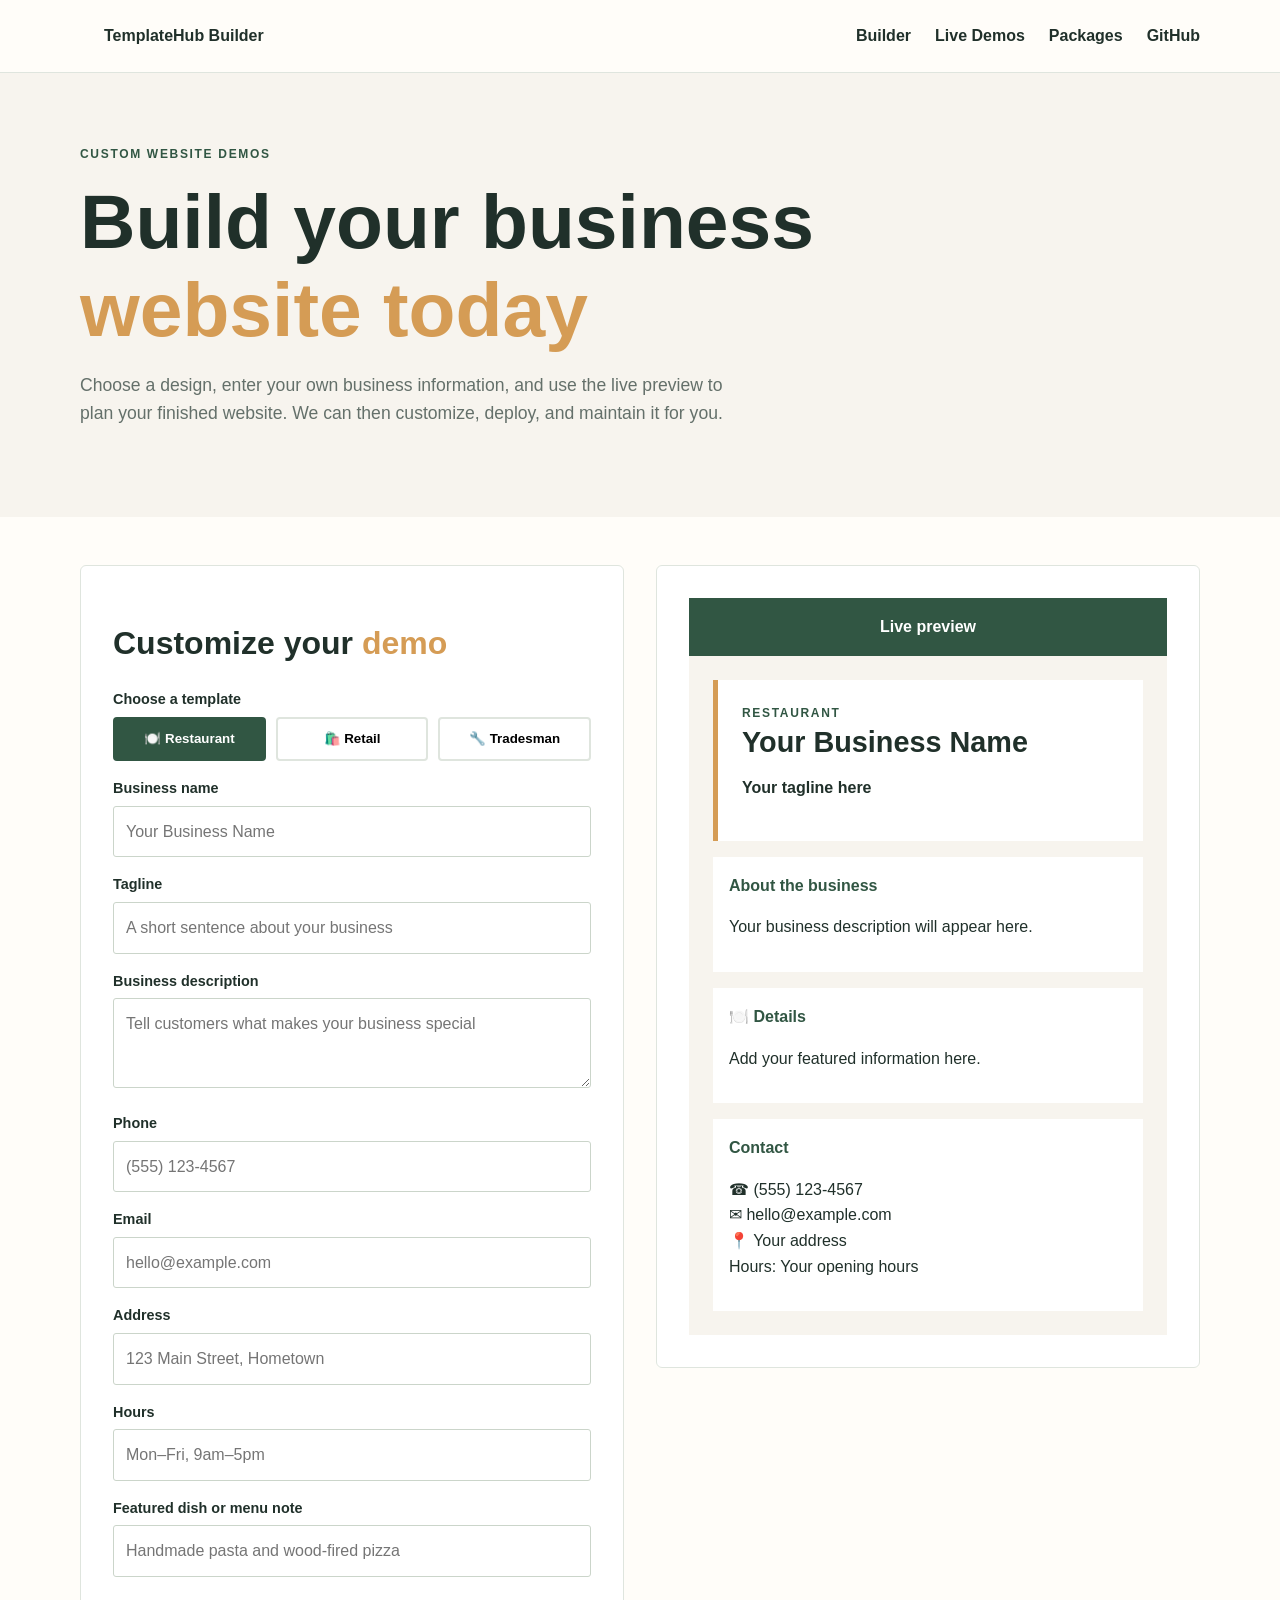
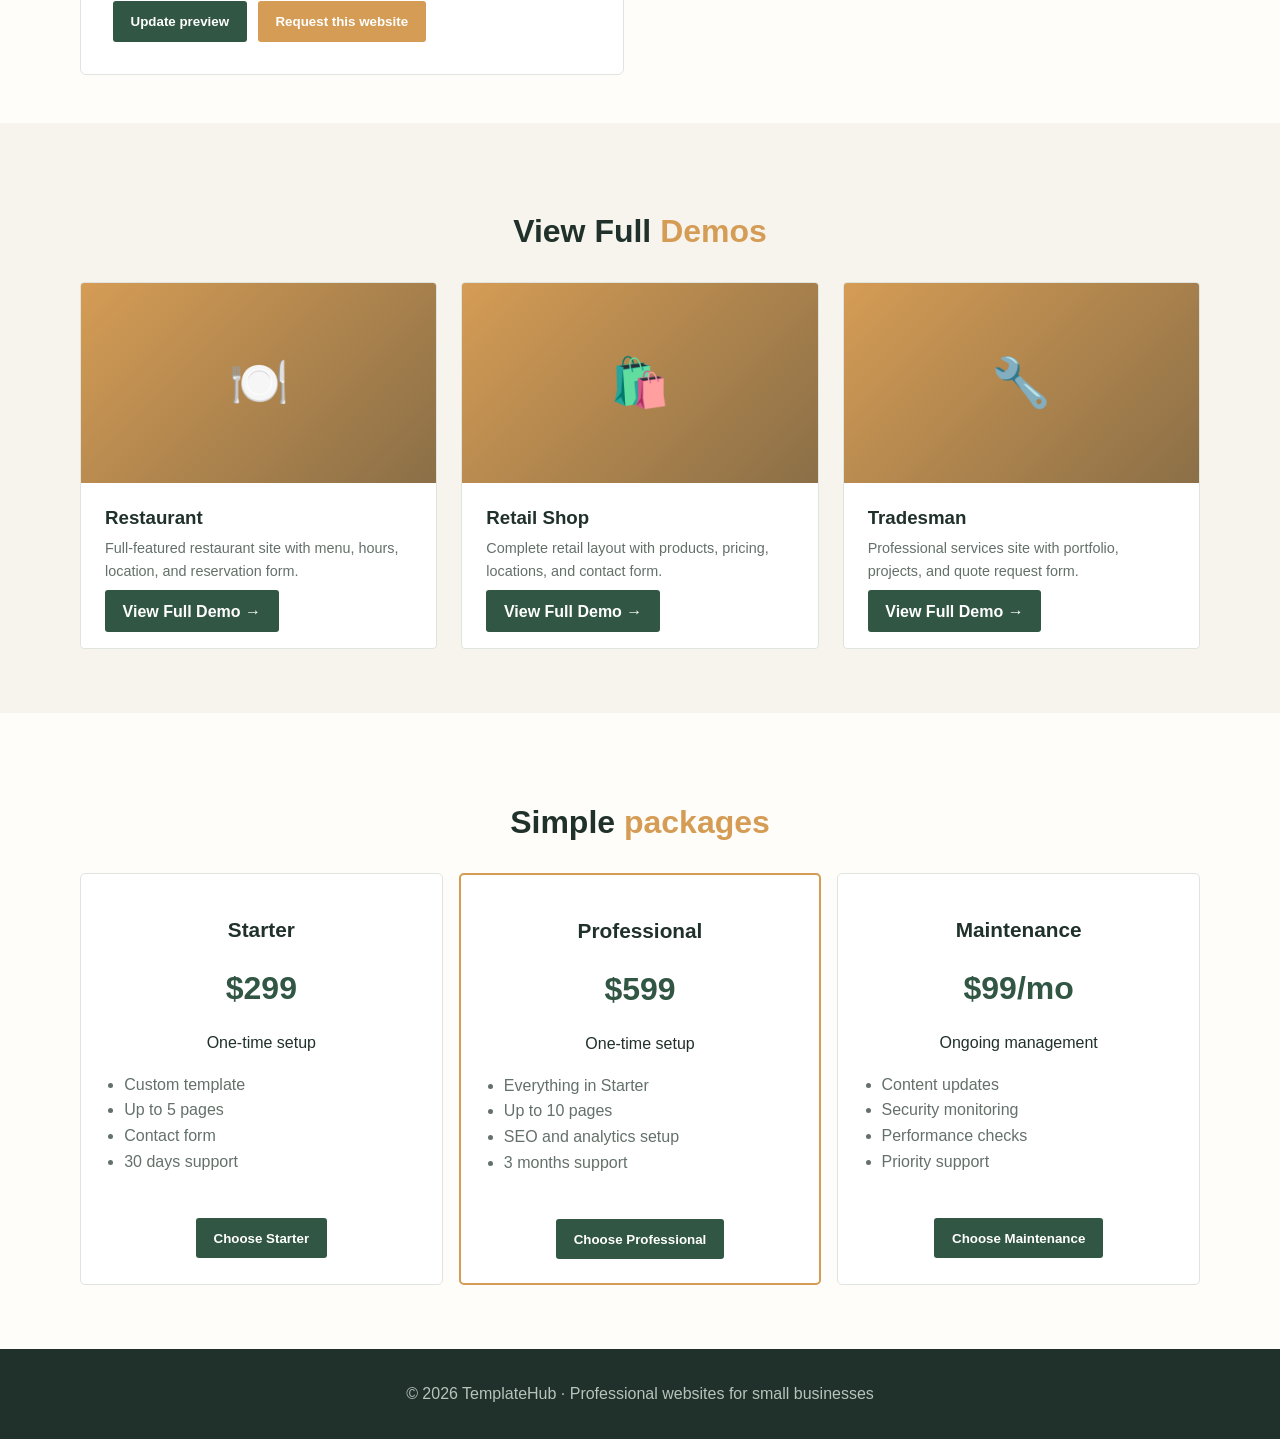
==== commit 5eede223: "Fix: Add working demo links and improve builder interface" ====
--- a/index.html
+++ b/index.html
@@ -6,20 +6,21 @@
 <meta name="description" content="Choose and customize a small business website template.">
 <title>TemplateHub Website Builder</title>
 <style>
-:root{--ink:#20302a;--muted:#64706a;--cream:#f7f4ee;--paper:#fffdf9;--green:#315643;--gold:#d59c55;--border:#dfe5de}*{box-sizing:border-box}body{margin:0;color:var(--ink);background:var(--paper);font:16px/1.6 Arial,sans-serif}a{color:inherit;text-decoration:none}.wrap{width:min(1120px,calc(100% - 32px));margin:auto}header{border-bottom:1px solid var(--border);background:#fffdf9;position:sticky;top:0;z-index:2}.nav{min-height:72px;display:flex;align-items:center;justify-content:space-between}.logo{font-weight:700}.nav a{margin-left:1.5rem;font-weight:600}.hero{background:var(--cream);padding:4.5rem 0}.eyebrow{color:var(--green);font-size:.75rem;font-weight:700;letter-spacing:.14em;text-transform:uppercase}h1,h2,h3{line-height:1.15}h1{font-size:clamp(2.5rem,6vw,4.8rem);margin:.8rem 0}h2{font-size:2rem}em{color:var(--gold);font-style:normal}.hero p:last-child{max-width:650px;color:var(--muted);font-size:1.1rem}.builder{padding:3rem 0}.grid{display:grid;grid-template-columns:1fr 1fr;gap:2rem;align-items:start}.panel{border:1px solid var(--border);border-radius:6px;background:#fff;padding:2rem}.choices{display:grid;grid-template-columns:repeat(3,1fr);gap:.6rem}.choice{padding:.8rem .4rem;border:2px solid var(--border);background:#fff;border-radius:4px;cursor:pointer;font-weight:700}.choice.active{background:var(--green);border-color:var(--green);color:#fff}label{display:block;font-weight:700;font-size:.9rem;margin:1rem 0 .35rem}input,textarea,select{width:100%;padding:.75rem;border:1px solid #cbd5ca;border-radius:3px;font:inherit}textarea{min-height:90px;resize:vertical}.buttons{display:flex;gap:.7rem;flex-wrap:wrap;margin-top:1.5rem}.button{border:0;border-radius:3px;padding:.8rem 1.1rem;background:var(--green);color:#fff;font-weight:700;cursor:pointer}.button.alt{background:var(--gold)}.preview{position:sticky;top:90px}.preview-head{background:var(--green);color:#fff;text-align:center;padding:1rem;font-weight:700}.preview-body{padding:1.5rem;background:var(--cream);min-height:430px}.preview-hero{padding:1.5rem;background:#fff;border-left:5px solid var(--gold);margin-bottom:1rem}.preview-hero h3{font-size:1.8rem;margin:.2rem 0}.preview-section{background:#fff;padding:1rem;margin-top:1rem}.preview-section h4{margin:0 0 .35rem;color:var(--green)}.pricing{background:var(--cream);padding:4rem 0}.price-grid{display:grid;grid-template-columns:repeat(3,1fr);gap:1rem}.price{background:#fff;border:1px solid var(--border);padding:1.5rem;text-align:center;border-radius:5px}.price.featured{border:2px solid var(--gold)}.price h3{font-size:1.3rem}.amount{font-size:2rem;color:var(--green);font-weight:700}.price ul{text-align:left;min-height:130px;padding-left:1.2rem;color:var(--muted)}footer{background:var(--ink);color:#b7c4bc;text-align:center;padding:2rem}@media(max-width:800px){.grid,.price-grid{grid-template-columns:1fr}.preview{position:static}.choices{grid-template-columns:1fr}.nav a{margin-left:.6rem;font-size:.85rem}}
+:root{--ink:#20302a;--muted:#64706a;--cream:#f7f4ee;--paper:#fffdf9;--green:#315643;--gold:#d59c55;--border:#dfe5de}*{box-sizing:border-box}body{margin:0;color:var(--ink);background:var(--paper);font:16px/1.6 Arial,sans-serif}a{color:inherit;text-decoration:none}.wrap{width:min(1120px,calc(100% - 32px));margin:auto}header{border-bottom:1px solid var(--border);background:#fffdf9;position:sticky;top:0;z-index:2}.nav{min-height:72px;display:flex;align-items:center;justify-content:space-between}.logo{font-weight:700}.nav a{margin-left:1.5rem;font-weight:600}.hero{background:var(--cream);padding:4.5rem 0}.eyebrow{color:var(--green);font-size:.75rem;font-weight:700;letter-spacing:.14em;text-transform:uppercase}h1,h2,h3{line-height:1.15}h1{font-size:clamp(2.5rem,6vw,4.8rem);margin:.8rem 0}h2{font-size:2rem}em{color:var(--gold);font-style:normal}.hero p:last-child{max-width:650px;color:var(--muted);font-size:1.1rem}.builder{padding:3rem 0}.grid{display:grid;grid-template-columns:1fr 1fr;gap:2rem;align-items:start}.panel{border:1px solid var(--border);border-radius:6px;background:#fff;padding:2rem}.choices{display:grid;grid-template-columns:repeat(3,1fr);gap:.6rem}.choice{padding:.8rem .4rem;border:2px solid var(--border);background:#fff;border-radius:4px;cursor:pointer;font-weight:700}label{display:block;font-weight:700;font-size:.9rem;margin:1rem 0 .35rem}input,textarea,select{width:100%;padding:.75rem;border:1px solid #cbd5ca;border-radius:3px;font:inherit}textarea{min-height:90px;resize:vertical}.buttons{display:flex;gap:.7rem;flex-wrap:wrap;margin-top:1.5rem}.button{border:0;border-radius:3px;padding:.8rem 1.1rem;background:var(--green);color:#fff;font-weight:700;cursor:pointer}.button.alt{background:var(--gold)}.choice.active{background:var(--green);border-color:var(--green);color:#fff}.preview{position:sticky;top:90px}.preview-head{background:var(--green);color:#fff;text-align:center;padding:1rem;font-weight:700}.preview-body{padding:1.5rem;background:var(--cream);min-height:430px}.preview-hero{padding:1.5rem;background:#fff;border-left:5px solid var(--gold);margin-bottom:1rem}.preview-hero h3{font-size:1.8rem;margin:.2rem 0}.preview-section{background:#fff;padding:1rem;margin-top:1rem}.preview-section h4{margin:0 0 .35rem;color:var(--green)}.demos{padding:4rem 0;background:var(--cream)}.demo-grid{display:grid;grid-template-columns:repeat(3,1fr);gap:1.5rem}.demo-card{background:#fff;border:1px solid var(--border);border-radius:4px;overflow:hidden}.demo-image{height:200px;background:linear-gradient(135deg,#d59c55,#8b6f47);display:flex;align-items:center;justify-content:center;font-size:3rem}.demo-content{padding:1.5rem}.demo-content h3{margin:0 0 .5rem}.demo-content p{color:var(--muted);font-size:.9rem;margin:0 0 1rem}.pricing{padding:4rem 0}.price-grid{display:grid;grid-template-columns:repeat(3,1fr);gap:1rem}.price{background:#fff;border:1px solid var(--border);padding:1.5rem;text-align:center;border-radius:5px}.price.featured{border:2px solid var(--gold)}.price h3{font-size:1.3rem}.amount{font-size:2rem;color:var(--green);font-weight:700}.price ul{text-align:left;min-height:130px;padding-left:1.2rem;color:var(--muted)}footer{background:var(--ink);color:#b7c4bc;text-align:center;padding:2rem}@media(max-width:800px){.grid,.price-grid,.demo-grid{grid-template-columns:1fr}.preview{position:static}.choices{grid-template-columns:1fr}.nav a{margin-left:.6rem;font-size:.85rem}}
 </style>
 </head>
 <body>
-<header><div class="wrap nav"><a class="logo" href="./">TemplateHub Builder</a><nav><a href="#builder">Builder</a><a href="#pricing">Packages</a><a href="https://github.com/samsonx3099/small-business-webpage-template" target="_blank" rel="noopener">GitHub</a></nav></div></header>
+<header><div class="wrap nav"><a class="logo" href="./">TemplateHub Builder</a><nav><a href="#builder">Builder</a><a href="#demos">Live Demos</a><a href="#pricing">Packages</a><a href="https://github.com/samsonx3099/small-business-webpage-template" target="_blank" rel="noopener">GitHub</a></nav></div></header>
 <main>
 <section class="hero"><div class="wrap"><div class="eyebrow">Custom website demos</div><h1>Build your business<br><em>website today</em></h1><p>Choose a design, enter your own business information, and use the live preview to plan your finished website. We can then customize, deploy, and maintain it for you.</p></div></section>
 <section id="builder" class="builder"><div class="wrap grid"><div class="panel"><h2>Customize your <em>demo</em></h2><label>Choose a template</label><div class="choices"><button class="choice active" data-type="restaurant">🍽️ Restaurant</button><button class="choice" data-type="retail">🛍️ Retail</button><button class="choice" data-type="tradesman">🔧 Tradesman</button></div><label for="name">Business name</label><input id="name" placeholder="Your Business Name"><label for="tagline">Tagline</label><input id="tagline" placeholder="A short sentence about your business"><label for="description">Business description</label><textarea id="description" placeholder="Tell customers what makes your business special"></textarea><label for="phone">Phone</label><input id="phone" placeholder="(555) 123-4567"><label for="email">Email</label><input id="email" type="email" placeholder="hello@example.com"><label for="address">Address</label><input id="address" placeholder="123 Main Street, Hometown"><label for="hours">Hours</label><input id="hours" placeholder="Mon–Fri, 9am–5pm"><div id="specific"></div><div class="buttons"><button class="button" id="update">Update preview</button><button class="button alt" id="request">Request this website</button></div></div><div class="panel preview"><div class="preview-head">Live preview</div><div class="preview-body" id="preview"></div></div></div></section>
-<section id="pricing" class="pricing"><div class="wrap"><h2 style="text-align:center">Simple <em>packages</em></h2><div class="price-grid"><article class="price"><h3>Starter</h3><div class="amount">$299</div><p>One-time setup</p><ul><li>Custom template</li><li>Up to 5 pages</li><li>Contact form</li><li>30 days support</li></ul><button class="button request">Choose Starter</button></article><article class="price featured"><h3>Professional</h3><div class="amount">$599</div><p>One-time setup</p><ul><li>Everything in Starter</li><li>Up to 10 pages</li><li>SEO and analytics setup</li><li>3 months support</li></ul><button class="button request">Choose Professional</button></article><article class="price"><h3>Maintenance</h3><div class="amount">$99/mo</div><p>Ongoing management</p><ul><li>Content updates</li><li>Security monitoring</li><li>Performance checks</li><li>Priority support</li></ul><button class="button request">Choose Maintenance</button></article></div></div></section>
+<section id="demos" class="demos"><div class="wrap"><h2 style="text-align:center;margin-bottom:2rem;">View Full <em>Demos</em></h2><div class="demo-grid"><article class="demo-card"><div class="demo-image">🍽️</div><div class="demo-content"><h3>Restaurant</h3><p>Full-featured restaurant site with menu, hours, location, and reservation form.</p><a class="button" href="./restaurant/" target="_blank">View Full Demo →</a></div></article><article class="demo-card"><div class="demo-image">🛍️</div><div class="demo-content"><h3>Retail Shop</h3><p>Complete retail layout with products, pricing, locations, and contact form.</p><a class="button" href="./retail/" target="_blank">View Full Demo →</a></div></article><article class="demo-card"><div class="demo-image">🔧</div><div class="demo-content"><h3>Tradesman</h3><p>Professional services site with portfolio, projects, and quote request form.</p><a class="button" href="./tradesman/" target="_blank">View Full Demo →</a></div></article></div></div></section>
+<section id="pricing" class="pricing"><div class="wrap"><h2 style="text-align:center;margin-bottom:2rem;">Simple <em>packages</em></h2><div class="price-grid"><article class="price"><h3>Starter</h3><div class="amount">$299</div><p>One-time setup</p><ul><li>Custom template</li><li>Up to 5 pages</li><li>Contact form</li><li>30 days support</li></ul><button class="button" onclick="alert('Choose Starter - Contact us to get started!')">Choose Starter</button></article><article class="price featured"><h3>Professional</h3><div class="amount">$599</div><p>One-time setup</p><ul><li>Everything in Starter</li><li>Up to 10 pages</li><li>SEO and analytics setup</li><li>3 months support</li></ul><button class="button" onclick="alert('Choose Professional - Contact us to get started!')">Choose Professional</button></article><article class="price"><h3>Maintenance</h3><div class="amount">$99/mo</div><p>Ongoing management</p><ul><li>Content updates</li><li>Security monitoring</li><li>Performance checks</li><li>Priority support</li></ul><button class="button" onclick="alert('Choose Maintenance - Contact us to get started!')">Choose Maintenance</button></article></div></div></section>
 </main><footer>© 2026 TemplateHub · Professional websites for small businesses</footer>
 <script>
 let type='restaurant';const $=id=>document.getElementById(id);const esc=value=>String(value||'').replace(/[&<>"']/g,c=>({'&':'&amp;','<':'&lt;','>':'&gt;','"':'&quot;',"'":'&#39;'}[c]));
 const specific={restaurant:'<label for="extra">Featured dish or menu note</label><input id="extra" placeholder="Handmade pasta and wood-fired pizza">',retail:'<label for="extra">Products or category</label><input id="extra" placeholder="Home decor, fashion, gifts">',tradesman:'<label for="extra">Main services</label><input id="extra" placeholder="Repairs, renovations, installations">'};
-function fields(){ $('specific').innerHTML=specific[type];render() }function value(id,fallback){return esc($(id)?.value||fallback)}function render(){let icon={restaurant:'🍽️',retail:'🛍️',tradesman:'🔧'}[type];$('preview').innerHTML=`<div class="preview-hero"><div class="eyebrow">${type}</div><h3>${value('name','Your Business Name')}</h3><p><strong>${value('tagline','Your tagline here')}</strong></p></div><div class="preview-section"><h4>About the business</h4><p>${value('description','Your business description will appear here.')}</p></div><div class="preview-section"><h4>${icon} Details</h4><p>${value('extra','Add your featured information here.')}</p></div><div class="preview-section"><h4>Contact</h4><p>☎ ${value('phone','(555) 123-4567')}<br>✉ ${value('email','hello@example.com')}<br>⌖ ${value('address','Your address')}<br>Hours: ${value('hours','Your opening hours')}</p></div>`}
-document.querySelectorAll('.choice').forEach(button=>button.addEventListener('click',()=>{document.querySelectorAll('.choice').forEach(b=>b.classList.remove('active'));button.classList.add('active');type=button.dataset.type;fields()}));$('update').addEventListener('click',render);document.querySelectorAll('.request').forEach(button=>button.addEventListener('click',()=>alert('Thanks! Please contact us with your preview details to finalize your website.')));fields();
+function fields(){ $('specific').innerHTML=specific[type];render() }function value(id,fallback){return esc($(id)?.value||fallback)}function render(){let icon={restaurant:'🍽️',retail:'🛍️',tradesman:'🔧'}[type];$('preview').innerHTML=`<div class="preview-hero"><div class="eyebrow">${type}</div><h3>${value('name','Your Business Name')}</h3><p><strong>${value('tagline','Your tagline here')}</strong></p></div><div class="preview-section"><h4>About the business</h4><p>${value('description','Your business description will appear here.')}</p></div><div class="preview-section"><h4>${icon} Details</h4><p>${value('extra','Add your featured information here.')}</p></div><div class="preview-section"><h4>Contact</h4><p>☎ ${value('phone','(555) 123-4567')}<br>✉ ${value('email','hello@example.com')}<br>📍 ${value('address','Your address')}<br>Hours: ${value('hours','Your opening hours')}</p></div>`}
+document.querySelectorAll('.choice').forEach(button=>button.addEventListener('click',()=>{document.querySelectorAll('.choice').forEach(b=>b.classList.remove('active'));button.classList.add('active');type=button.dataset.type;fields()}));$('update').addEventListener('click',render);$('request').addEventListener('click',()=>alert('Thanks for your interest!\n\nYour website preview is ready.\n\nPlease contact us at hello@example.com or (555) 123-4567 to discuss your custom setup.'));fields();
 </script>
 </body></html>
